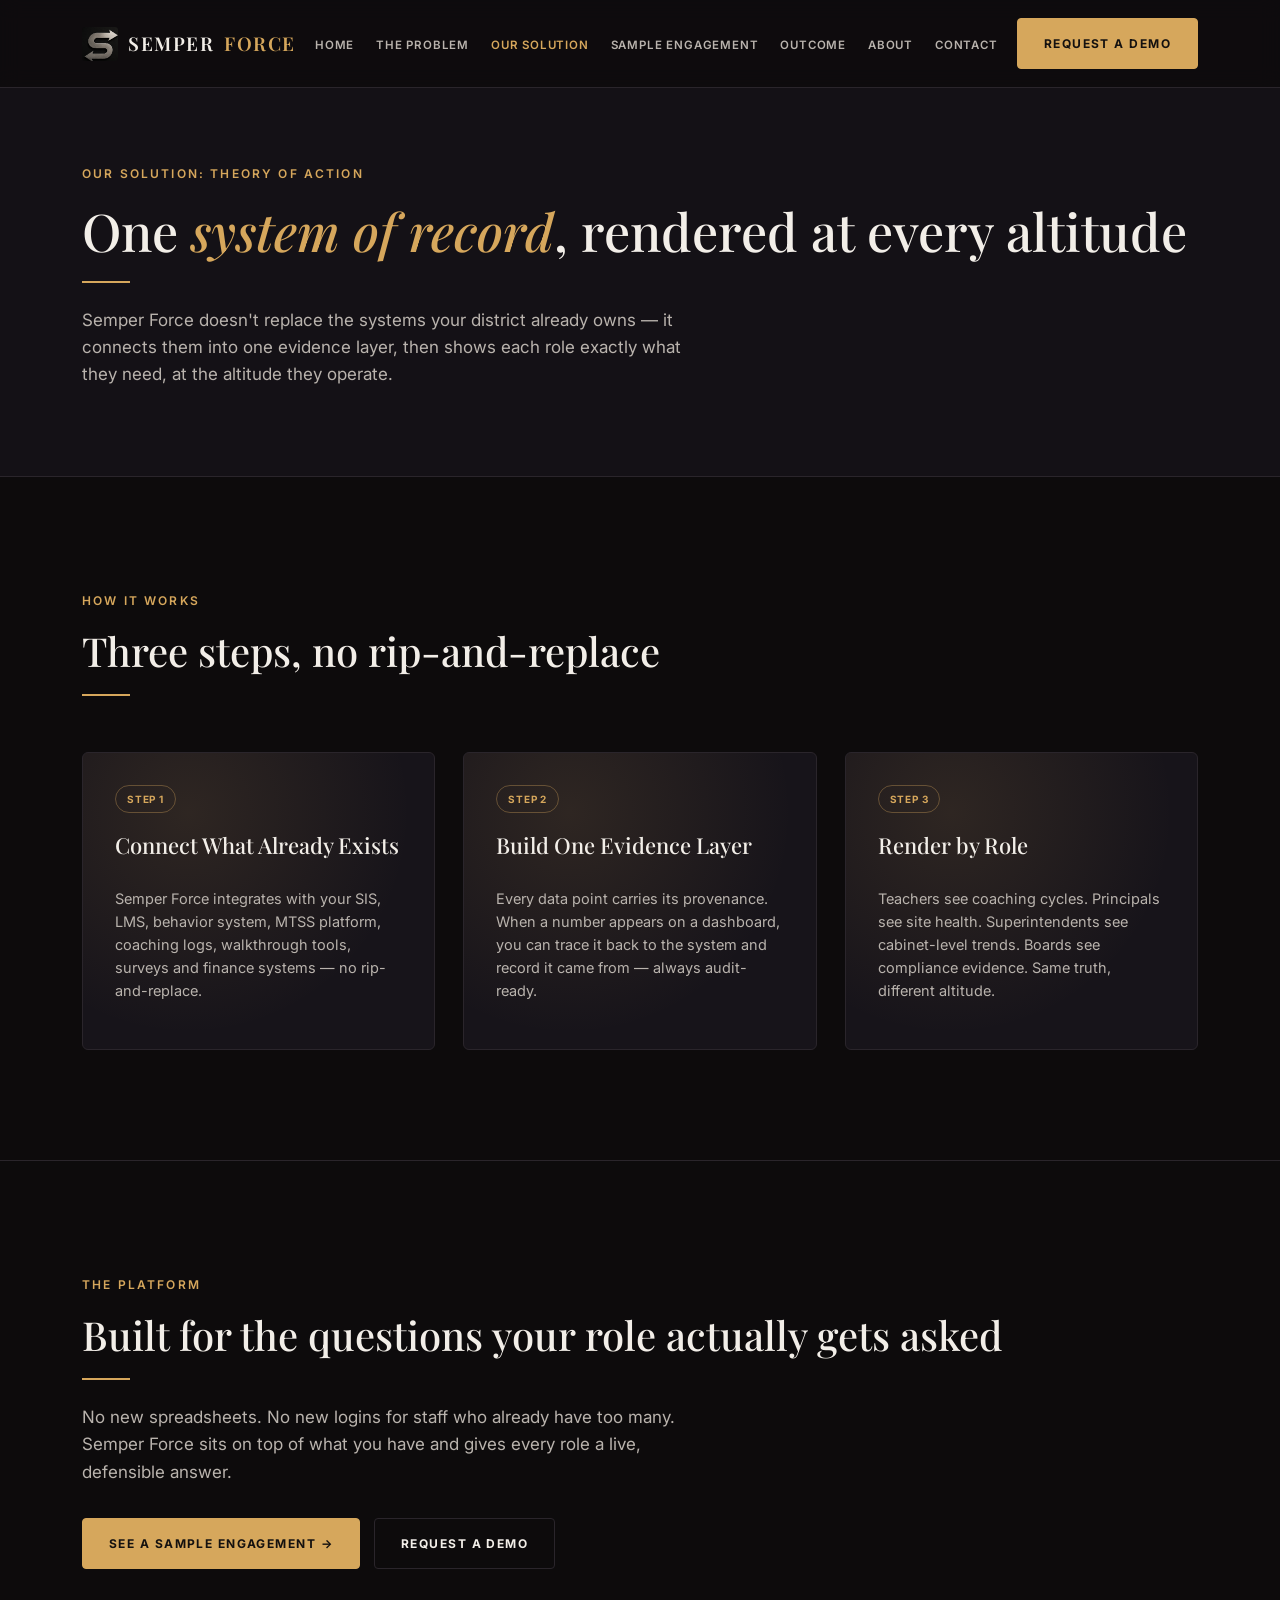
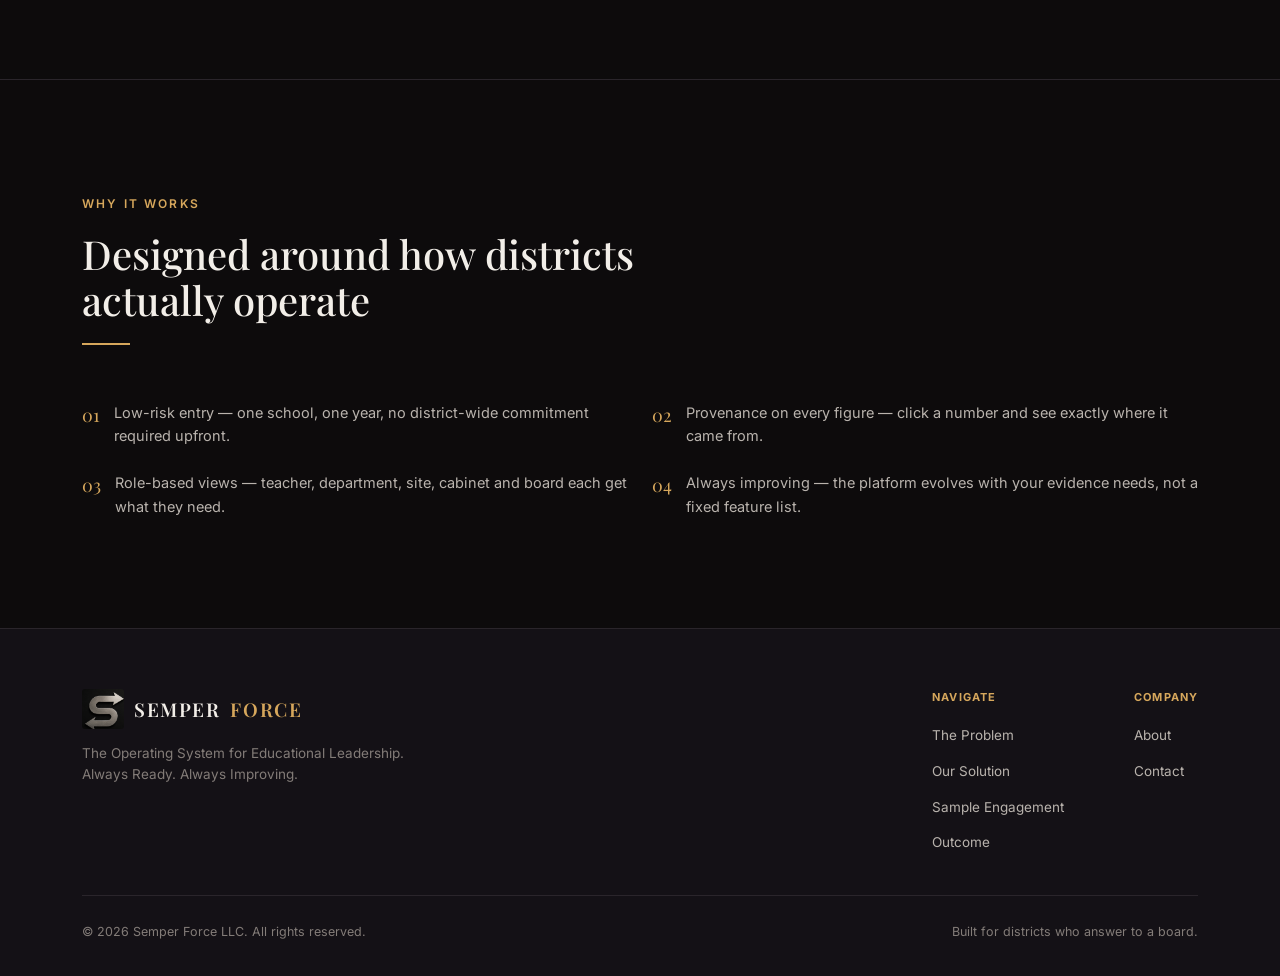
==== solution.html @ 089ce740 "Initial commit: Semper Force marketing site Multi-page site (Home, Problem, Solution, Sample Engagem" ====
<!DOCTYPE html>
<html lang="en">
<head>
<meta charset="UTF-8">
<meta name="viewport" content="width=device-width, initial-scale=1.0">
<title>Our Solution | Semper Force</title>
<link rel="preconnect" href="https://fonts.googleapis.com">
<link href="https://fonts.googleapis.com/css2?family=Playfair+Display:wght@500;600;700&family=Inter:wght@400;500;600;700&display=swap" rel="stylesheet">
<link rel="stylesheet" href="assets/css/style.css?v=15">
</head>
<body>

<nav class="navbar">
  <div class="nav-inner">
    <a href="index.html" class="logo"><img src="assets/images/logo-icon.png" alt="Semper Force" class="logo-icon">SEMPER <span>FORCE</span></a>
    <ul class="nav-links">
      <li><a href="index.html">Home</a></li>
      <li><a href="problem.html">The Problem</a></li>
      <li><a href="solution.html">Our Solution</a></li>
      <li><a href="sample-engagement.html">Sample Engagement</a></li>
      <li><a href="outcome.html">Outcome</a></li>
      <li><a href="about.html">About</a></li>
      <li><a href="contact.html">Contact</a></li>
    </ul>
    <div class="nav-cta">
      <a href="contact.html" class="btn btn-primary">Request a Demo</a>
      <button class="nav-toggle" aria-label="Toggle menu">&#9776;</button>
    </div>
  </div>
</nav>

<header class="page-hero">
  <div class="container">
    <div class="eyebrow">Our Solution: Theory of Action</div>
    <h1>One <span class="accent">system of record</span>, rendered at every altitude</h1>
    <hr class="rule">
    <p class="lede">Semper Force doesn't replace the systems your district already owns — it connects them into one evidence layer, then shows each role exactly what they need, at the altitude they operate.</p>
  </div>
</header>

<section class="section" id="solution-steps">
  <div class="container">
    <div class="section-head">
      <div class="eyebrow">How It Works</div>
      <h2>Three steps, no rip-and-replace</h2>
      <hr class="rule">
    </div>
    <div class="grid-3">
      <div class="card">
        <div class="tags"><span class="tag">Step 1</span></div>
        <h3>Connect What Already Exists</h3>
        <p>Semper Force integrates with your SIS, LMS, behavior system, MTSS platform, coaching logs, walkthrough tools, surveys and finance systems — no rip-and-replace.</p>
      </div>
      <div class="card">
        <div class="tags"><span class="tag">Step 2</span></div>
        <h3>Build One Evidence Layer</h3>
        <p>Every data point carries its provenance. When a number appears on a dashboard, you can trace it back to the system and record it came from — always audit-ready.</p>
      </div>
      <div class="card">
        <div class="tags"><span class="tag">Step 3</span></div>
        <h3>Render by Role</h3>
        <p>Teachers see coaching cycles. Principals see site health. Superintendents see cabinet-level trends. Boards see compliance evidence. Same truth, different altitude.</p>
      </div>
    </div>
  </div>
</section>

<section class="section section-alt platform" id="solution-platform">
  <div class="container">
    <div class="eyebrow">The Platform</div>
    <h2>Built for the questions your role actually gets asked</h2>
    <hr class="rule">
    <p class="lede">No new spreadsheets. No new logins for staff who already have too many. Semper Force sits on top of what you have and gives every role a live, defensible answer.</p>
    <div class="btn-row">
      <a href="sample-engagement.html" class="btn btn-primary">See a Sample Engagement &rarr;</a>
      <a href="contact.html" class="btn btn-outline">Request a Demo</a>
    </div>
  </div>
</section>

<section class="section" id="solution-why">
  <div class="container">
    <div class="section-head">
      <div class="eyebrow">Why It Works</div>
      <h2>Designed around how districts actually operate</h2>
      <hr class="rule">
    </div>
    <ul class="value-list" style="grid-template-columns:1fr 1fr;display:grid;gap:24px;">
      <li><span class="num">01</span> Low-risk entry — one school, one year, no district-wide commitment required upfront.</li>
      <li><span class="num">02</span> Provenance on every figure — click a number and see exactly where it came from.</li>
      <li><span class="num">03</span> Role-based views — teacher, department, site, cabinet and board each get what they need.</li>
      <li><span class="num">04</span> Always improving — the platform evolves with your evidence needs, not a fixed feature list.</li>
    </ul>
  </div>
</section>

<footer>
  <div class="container">
    <div class="footer-top">
      <div>
        <a href="index.html" class="logo"><img src="assets/images/logo-icon.png" alt="Semper Force" class="logo-icon">SEMPER <span>FORCE</span></a>
        <p class="footer-tag">The Operating System for Educational Leadership. Always Ready. Always Improving.</p>
      </div>
      <div class="footer-cols">
        <div class="footer-col">
          <h4>Navigate</h4>
          <ul>
            <li><a href="problem.html">The Problem</a></li>
            <li><a href="solution.html">Our Solution</a></li>
            <li><a href="sample-engagement.html">Sample Engagement</a></li>
            <li><a href="outcome.html">Outcome</a></li>
          </ul>
        </div>
        <div class="footer-col">
          <h4>Company</h4>
          <ul>
            <li><a href="about.html">About</a></li>
            <li><a href="contact.html">Contact</a></li>
          </ul>
        </div>
      </div>
    </div>
    <div class="footer-bottom">
      <span>&copy; 2026 Semper Force LLC. All rights reserved.</span>
      <span>Built for districts who answer to a board.</span>
    </div>
  </div>
</footer>

<script src="assets/js/main.js?v=6"></script>
</body>
</html>
---- assets/css/style.css ----
/* ===== Design Tokens ===== */
:root {
  --bg: #0d0b0c;
  --bg-alt: #141116;
  --panel: #17141a;
  --panel-border: #2a252b;
  --gold: #d6a75c;
  --gold-bright: #e8c07f;
  --text: #f2eee8;
  --text-dim: #b9b3ad;
  --text-faint: #837c78;
  --up: #7fae6f;

  --font-serif: 'Playfair Display', Georgia, 'Times New Roman', serif;
  --font-sans: 'Inter', -apple-system, BlinkMacSystemFont, 'Segoe UI', sans-serif;

  --container: 1180px;
}

* { box-sizing: border-box; }
html { scroll-behavior: smooth; }
section[id], header[id] { scroll-margin-top: 84px; }

body {
  margin: 0;
  background: var(--bg);
  color: var(--text);
  font-family: var(--font-sans);
  line-height: 1.6;
  -webkit-font-smoothing: antialiased;
}

img { max-width: 100%; display: block; }
a { color: inherit; text-decoration: none; }

.container {
  max-width: var(--container);
  margin: 0 auto;
  padding: 0 32px;
}

.eyebrow {
  display: inline-block;
  font-family: var(--font-sans);
  font-size: 12px;
  font-weight: 600;
  letter-spacing: 0.18em;
  text-transform: uppercase;
  color: var(--gold);
  margin-bottom: 18px;
}

.rule {
  width: 48px;
  height: 2px;
  background: var(--gold);
  border: none;
  margin: 20px 0 24px;
}

h1, h2, h3 {
  font-family: var(--font-serif);
  font-weight: 500;
  line-height: 1.15;
  margin: 0;
  color: var(--text);
}

h1 { font-size: clamp(32px, 5vw, 52px); }
h2 { font-size: clamp(28px, 4vw, 40px); }
h3 { font-size: 22px; }

.lede {
  font-size: 17px;
  color: var(--text-dim);
  max-width: 620px;
  margin-top: 20px;
}

.accent { color: var(--gold); font-style: italic; font-family: var(--font-serif); }

/* ===== Buttons ===== */
.btn {
  display: inline-flex;
  align-items: center;
  gap: 10px;
  padding: 15px 26px;
  font-size: 12px;
  font-weight: 700;
  letter-spacing: 0.12em;
  text-transform: uppercase;
  border-radius: 4px;
  cursor: pointer;
  transition: all 0.2s ease;
  white-space: nowrap;
}

.btn-primary {
  background: var(--gold);
  color: #14110f;
  border: 1px solid var(--gold);
}
.btn-primary:hover { background: var(--gold-bright); border-color: var(--gold-bright); }

.btn-outline {
  background: transparent;
  color: var(--text);
  border: 1px solid var(--panel-border);
}
.btn-outline:hover { border-color: var(--gold); color: var(--gold); }

.btn-row { display: flex; gap: 14px; flex-wrap: wrap; margin-top: 32px; }

/* ===== Navbar ===== */
.navbar {
  position: fixed;
  top: 0; left: 0; right: 0;
  z-index: 100;
  background: rgba(13, 11, 12, 0.85);
  backdrop-filter: blur(10px);
  border-bottom: 1px solid var(--panel-border);
}
.nav-inner {
  display: flex;
  align-items: center;
  justify-content: space-between;
  padding: 18px 32px;
  max-width: var(--container);
  margin: 0 auto;
}
.logo {
  display: flex;
  align-items: center;
  gap: 10px;
  font-family: var(--font-serif);
  font-size: 19px;
  letter-spacing: 0.08em;
  font-weight: 600;
  color: var(--text);
}
.logo span { color: var(--gold); }
.logo-icon { height: 34px; width: auto; border-radius: 3px; }
.footer-col.brand .logo-icon,
.footer-top .logo .logo-icon { height: 40px; }
.nav-links {
  display: flex;
  gap: 22px;
  list-style: none;
  margin: 0; padding: 0;
  flex-wrap: nowrap;
}
.nav-links a {
  font-size: 11.5px;
  font-weight: 600;
  letter-spacing: 0.07em;
  text-transform: uppercase;
  white-space: nowrap;
  color: var(--text-dim);
  transition: color 0.2s;
}
.nav-links a:hover, .nav-links a.active { color: var(--gold); }
.nav-cta { display: flex; align-items: center; gap: 20px; }
.nav-toggle { display: none; background: none; border: none; color: var(--text); font-size: 24px; cursor: pointer; }

@media (max-width: 1180px) {
  .nav-links { display: none; }
  .nav-toggle { display: block; }
  .nav-cta .btn-primary { display: none; }
}
@media (max-width: 1180px) {
  .nav-links.open {
    display: flex;
    flex-direction: column;
    position: absolute;
    top: 100%;
    left: 0;
    right: 0;
    background: rgba(13, 11, 12, 0.97);
    padding: 20px 32px;
    gap: 16px;
    border-bottom: 1px solid var(--panel-border);
  }
}

/* ===== Hero (image-backed) ===== */
.hero {
  position: relative;
  min-height: 92vh;
  display: flex;
  align-items: center;
  padding-top: 100px;
  background-color: var(--bg);
  overflow: hidden;
}
.hero-slideshow {
  position: absolute;
  inset: 0;
  z-index: 0;
}
.hero-slideshow::after {
  content: "";
  position: absolute;
  inset: 0;
  background: linear-gradient(180deg, rgba(13,11,12,0.55), rgba(13,11,12,0.92));
  z-index: 1;
}
.hero-slide {
  position: absolute;
  inset: 0;
  background-position: center;
  background-size: cover;
  background-repeat: no-repeat;
  opacity: 0;
  transition: opacity 1.2s ease;
}
.hero-slide.is-active { opacity: 1; }
.hero-content { position: relative; z-index: 2; }
@media (prefers-reduced-motion: reduce) {
  .hero-slide { transition: none; }
}
.hero-content { max-width: 700px; }
.italic-tag {
  font-family: var(--font-serif);
  font-style: italic;
  color: var(--gold-bright);
  font-size: 15px;
  margin-top: 28px;
}

/* ===== Section base ===== */
.section {
  padding: 110px 0;
  border-bottom: 1px solid var(--panel-border);
}

.section-alt { background: var(--bg-alt); }
.section-head { max-width: 700px; margin-bottom: 56px; }

/* ===== Platform section ===== */
.platform {
  background: var(--bg);
}


.inset-photo {
  border: 1px solid var(--panel-border);
  border-radius: 4px;
  overflow: hidden;
  margin-top: 30px;
}
.inset-photo img { width: 100%; display: block; }
.inset-caption {
  font-family: var(--font-serif);
  font-style: italic;
  color: var(--text-dim);
  font-size: 14px;
  border-left: 2px solid var(--gold);
  padding-left: 16px;
  margin-top: 18px;
}

/* ===== Problem/Solution/Outcome grid cards ===== */
.grid-3 {
  display: grid;
  grid-template-columns: repeat(3, 1fr);
  gap: 28px;
}
@media (max-width: 900px) { .grid-3 { grid-template-columns: 1fr; } }

/* ===== Merge / split interactive card (Vision section) ===== */
.merge-split { position: relative; }
.merged-card {
  display: block;
  width: 100%;
  text-align: left;
  background: var(--panel);
  border: 1px solid var(--panel-border);
  border-radius: 6px;
  padding: 40px;
  cursor: pointer;
  font-family: inherit;
  color: inherit;
  position: relative;
  overflow: hidden;
  transition: opacity 0.3s ease, transform 0.3s ease, border-color 0.2s ease;
}
.merged-card:hover { border-color: var(--gold); }
.merged-card::before {
  content: "";
  position: absolute;
  inset: 0;
  background: radial-gradient(circle at 30% 20%, rgba(214,167,92,0.35), transparent 65%);
  opacity: 0.35;
  animation: cardGlow 5s ease-in-out infinite;
  pointer-events: none;
}
.merged-tags { display: flex; gap: 8px; margin-bottom: 20px; position: relative; z-index: 1; }
.merged-card h3 { position: relative; z-index: 1; }
.merged-hint {
  position: relative;
  z-index: 1;
  color: var(--gold);
  font-size: 13px;
  font-weight: 600;
  letter-spacing: 0.04em;
  margin: 10px 0 0;
}
.merge-split.is-split .merged-card {
  opacity: 0;
  transform: scale(0.96);
  pointer-events: none;
  position: absolute;
  inset: 0;
}
.split-cards {
  display: none;
  grid-template-columns: repeat(3, 1fr);
  gap: 28px;
  opacity: 0;
  transform: translateY(-8px);
  transition: opacity 0.4s ease, transform 0.4s ease;
}
@media (max-width: 900px) { .split-cards { grid-template-columns: 1fr; } }
.merge-split.is-split .split-cards {
  display: grid;
  opacity: 1;
  transform: none;
}
.split-cards .card {
  opacity: 0;
  transform: translateY(14px);
  transition: opacity 0.4s ease, transform 0.4s ease;
  transition-delay: 0s;
}
.merge-split.is-split .split-cards .card {
  opacity: 1;
  transform: none;
}
.merge-split.is-split .split-cards .card:nth-child(1) { transition-delay: 0.08s; }
.merge-split.is-split .split-cards .card:nth-child(2) { transition-delay: 0.16s; }
.merge-split.is-split .split-cards .card:nth-child(3) { transition-delay: 0.24s; }
.merge-back-btn {
  display: none;
  margin: 20px auto 0;
  background: none;
  border: none;
  color: var(--text-faint);
  font-size: 12px;
  font-weight: 600;
  letter-spacing: 0.05em;
  cursor: pointer;
  text-align: center;
  width: 100%;
}
.merge-back-btn:hover { color: var(--gold); }
.merge-split.is-split .merge-back-btn { display: block; }

/* ---- Compact clickable split cards (title/tag only, opens a modal) ---- */
.split-cards .card.compact-card {
  cursor: pointer;
  padding: 30px 28px;
  transition: border-color 0.2s ease, transform 0.2s ease;
}
.split-cards .card.compact-card:hover {
  border-color: var(--gold);
  transform: translateY(-3px);
}
.split-cards .card.compact-card h3 { margin-bottom: 0; }
.split-cards .card.compact-card .tap-hint {
  display: inline-block;
  margin-top: 14px;
  font-size: 11px;
  font-weight: 700;
  letter-spacing: 0.08em;
  text-transform: uppercase;
  color: var(--gold);
}

/* ---- Modal popup for split-card detail ---- */
.card-modal-overlay {
  position: fixed;
  inset: 0;
  z-index: 1000;
  background: rgba(10, 9, 9, 0.72);
  backdrop-filter: blur(3px);
  display: flex;
  align-items: center;
  justify-content: center;
  padding: 24px;
  opacity: 0;
  pointer-events: none;
  transition: opacity 0.25s ease;
}
.card-modal-overlay.is-open { opacity: 1; pointer-events: auto; }
.card-modal {
  position: relative;
  background: var(--panel);
  border: 1px solid var(--panel-border);
  border-radius: 8px;
  padding: 40px;
  max-width: 520px;
  width: 100%;
  transform: scale(0.94) translateY(10px);
  transition: transform 0.28s cubic-bezier(0.22, 1, 0.36, 1);
}
.card-modal-overlay.is-open .card-modal { transform: none; }
.card-modal .tags { margin-bottom: 18px; }
.card-modal h3 { margin-bottom: 14px; }
.card-modal p { color: var(--text-dim); font-size: 15px; }
.card-modal-close {
  position: absolute;
  top: 16px;
  right: 16px;
  background: none;
  border: none;
  color: var(--text-faint);
  font-size: 22px;
  line-height: 1;
  cursor: pointer;
  padding: 4px;
}
.card-modal-close:hover { color: var(--gold); }

@media (prefers-reduced-motion: reduce) {
  .merged-card, .split-cards, .split-cards .card { transition: none; }
  .merged-card::before { animation: none; }
  .card-modal-overlay, .card-modal { transition: none; }
}

.card {
  position: relative;
  background: var(--panel);
  border: 1px solid var(--panel-border);
  border-radius: 6px;
  padding: 32px;
  display: flex;
  flex-direction: column;
  overflow: hidden;
}
.card > * { position: relative; z-index: 1; }
.card::before {
  content: "";
  position: absolute;
  inset: 0;
  background: radial-gradient(circle at 30% 20%, rgba(214,167,92,0.35), transparent 65%);
  opacity: 0.35;
  animation: cardGlow 5s ease-in-out infinite;
  pointer-events: none;
}
.card:nth-child(2)::before { animation-delay: -1.6s; }
.card:nth-child(3)::before { animation-delay: -3.2s; }
@keyframes cardGlow {
  0%, 100% { opacity: 0.2; transform: scale(1) translate(0, 0); }
  50% { opacity: 0.65; transform: scale(1.25) translate(6%, 6%); }
}
@media (prefers-reduced-motion: reduce) {
  .card::before { animation: none; opacity: 0.25; }
}
.tags { display: flex; gap: 8px; flex-wrap: wrap; margin-bottom: 20px; }
.tag {
  font-size: 10px;
  font-weight: 700;
  letter-spacing: 0.08em;
  text-transform: uppercase;
  color: var(--gold);
  border: 1px solid rgba(214,167,92,0.35);
  padding: 5px 11px;
  border-radius: 20px;
}
.card h3 { margin-bottom: 14px; }
.card p { color: var(--text-dim); font-size: 14.5px; flex-grow: 1; }
.card-foot {
  display: flex;
  align-items: center;
  justify-content: space-between;
  border-top: 1px solid var(--panel-border);
  padding-top: 18px;
  margin-top: 22px;
  font-size: 12px;
  color: var(--text-faint);
}
.card-foot .read { color: var(--gold); font-weight: 700; letter-spacing: 0.06em; text-transform: uppercase; }

/* ===== Stat / number blocks ===== */
.stat-grid {
  display: grid;
  grid-template-columns: repeat(3, 1fr);
  gap: 20px;
  margin-top: 30px;
}
@media (max-width: 700px) { .stat-grid { grid-template-columns: 1fr; } }
.stat-box {
  background: var(--panel);
  border: 1px solid var(--panel-border);
  border-radius: 6px;
  padding: 22px 24px;
}
.stat-label {
  font-size: 11px;
  letter-spacing: 0.08em;
  text-transform: uppercase;
  color: var(--text-faint);
  margin-bottom: 10px;
}
.stat-value {
  font-family: var(--font-serif);
  font-size: 30px;
  color: var(--gold);
}
.stat-value.up { color: var(--up); }
.stat-note { font-size: 12px; color: var(--text-faint); margin-top: 6px; }

/* Reveal-on-scroll + stagger for stat boxes */
.stat-box {
  opacity: 0;
  transform: translateY(14px);
  transition: opacity 0.5s ease, transform 0.5s ease;
}
.stat-box.in-view {
  opacity: 1;
  transform: none;
  transition-delay: calc(var(--stagger, 0) * 90ms);
}

/* ===== Sample Engagement / Dashboard tabs ===== */
.tabs {
  display: flex;
  gap: 10px;
  flex-wrap: wrap;
  margin-bottom: 32px;
}
.tab-btn {
  padding: 13px 20px;
  font-size: 12px;
  font-weight: 700;
  letter-spacing: 0.08em;
  text-transform: uppercase;
  border: 1px solid var(--panel-border);
  background: transparent;
  color: var(--text-dim);
  border-radius: 4px;
  cursor: pointer;
  transition: all 0.2s;
}
.tab-btn.active { background: var(--gold); color: #14110f; border-color: var(--gold); }
.tab-btn:not(.active):hover { border-color: var(--gold); color: var(--gold); }

.dash-panel {
  background: var(--panel);
  border: 1px solid var(--panel-border);
  border-radius: 8px;
  padding: 40px;
  display: none;
}
.dash-panel.active { display: block; animation: panelIn 0.4s cubic-bezier(0.22, 1, 0.36, 1); }
@keyframes panelIn {
  from { opacity: 0; transform: translateY(10px) scale(0.99); }
  to { opacity: 1; transform: none; }
}
@keyframes fadeIn { from { opacity: 0; transform: translateY(6px); } to { opacity: 1; transform: none; } }

.dash-head {
  display: flex;
  justify-content: space-between;
  align-items: flex-start;
  border-bottom: 1px solid var(--panel-border);
  padding-bottom: 22px;
  margin-bottom: 22px;
  flex-wrap: wrap;
  gap: 16px;
}
.dash-head h3 { margin-bottom: 4px; }
.dash-sub { font-size: 11px; letter-spacing: 0.1em; text-transform: uppercase; color: var(--gold); }
.live-view {
  font-size: 11px;
  letter-spacing: 0.08em;
  text-transform: uppercase;
  color: var(--text-faint);
  display: flex;
  align-items: center;
  gap: 8px;
}
.live-dot {
  width: 7px; height: 7px; border-radius: 50%;
  background: var(--up);
  box-shadow: 0 0 0 3px rgba(127,174,111,0.2);
  animation: livePulse 1.8s ease-in-out infinite;
}
@keyframes livePulse {
  0%, 100% { box-shadow: 0 0 0 3px rgba(127,174,111,0.2); }
  50% { box-shadow: 0 0 0 6px rgba(127,174,111,0.06); }
}
@media (prefers-reduced-motion: reduce) {
  .live-dot { animation: none; }
  .stat-box { opacity: 1; transform: none; transition: none; }
  .dash-panel.active { animation: none; }
}
.dash-desc { color: var(--text-dim); font-size: 14.5px; max-width: 640px; margin-bottom: 8px; }

/* ===== About / Contact ===== */
.about-grid {
  display: grid;
  grid-template-columns: 1.1fr 0.9fr;
  gap: 60px;
  align-items: start;
}
@media (max-width: 900px) { .about-grid { grid-template-columns: 1fr; } }
.value-list { list-style: none; margin: 30px 0 0; padding: 0; display: grid; gap: 18px; }
.value-list li { display: flex; gap: 14px; align-items: flex-start; color: var(--text-dim); font-size: 14.5px; }
.value-list .num { color: var(--gold); font-family: var(--font-serif); font-size: 18px; flex-shrink: 0; }

.contact-form {
  display: grid;
  gap: 16px;
  background: var(--panel);
  border: 1px solid var(--panel-border);
  border-radius: 8px;
  padding: 34px;
}
.form-row { display: grid; gap: 8px; }
.form-row label {
  font-size: 11px;
  letter-spacing: 0.08em;
  text-transform: uppercase;
  color: var(--text-faint);
}
.form-row input, .form-row textarea, .form-row select {
  background: var(--bg-alt);
  border: 1px solid var(--panel-border);
  border-radius: 4px;
  padding: 13px 14px;
  color: var(--text);
  font-family: var(--font-sans);
  font-size: 14px;
}
.form-row input:focus, .form-row textarea:focus, .form-row select:focus {
  outline: none;
  border-color: var(--gold);
}
.form-row textarea { resize: vertical; min-height: 110px; }
.form-note { font-size: 12px; color: var(--text-faint); margin-top: -4px; }

/* ===== Footer ===== */
footer {
  padding: 60px 0 34px;
  background: var(--bg-alt);
}
.footer-top {
  display: flex;
  justify-content: space-between;
  align-items: flex-start;
  flex-wrap: wrap;
  gap: 40px;
  padding-bottom: 40px;
  border-bottom: 1px solid var(--panel-border);
  margin-bottom: 26px;
}
.footer-tag { color: var(--text-faint); font-size: 13.5px; max-width: 340px; margin-top: 14px; }
.footer-cols { display: flex; gap: 70px; flex-wrap: wrap; }
.footer-col h4 {
  font-size: 11px;
  letter-spacing: 0.1em;
  text-transform: uppercase;
  color: var(--gold);
  margin: 0 0 16px;
}
.footer-col ul { list-style: none; margin: 0; padding: 0; display: grid; gap: 10px; }
.footer-col a { color: var(--text-dim); font-size: 13.5px; }
.footer-col a:hover { color: var(--gold); }
.footer-bottom {
  display: flex;
  justify-content: space-between;
  font-size: 12.5px;
  color: var(--text-faint);
  flex-wrap: wrap;
  gap: 10px;
}
.footer-bottom a { color: var(--text-faint); }
.footer-bottom a:hover { color: var(--gold); }

/* ===== Utility ===== */
.center { text-align: center; margin-left: auto; margin-right: auto; }
.mt-0 { margin-top: 0; }
.page-hero {
  padding: 160px 0 70px;
  border-bottom: 1px solid var(--panel-border);
}
.page-hero {
  background: var(--bg-alt);
}
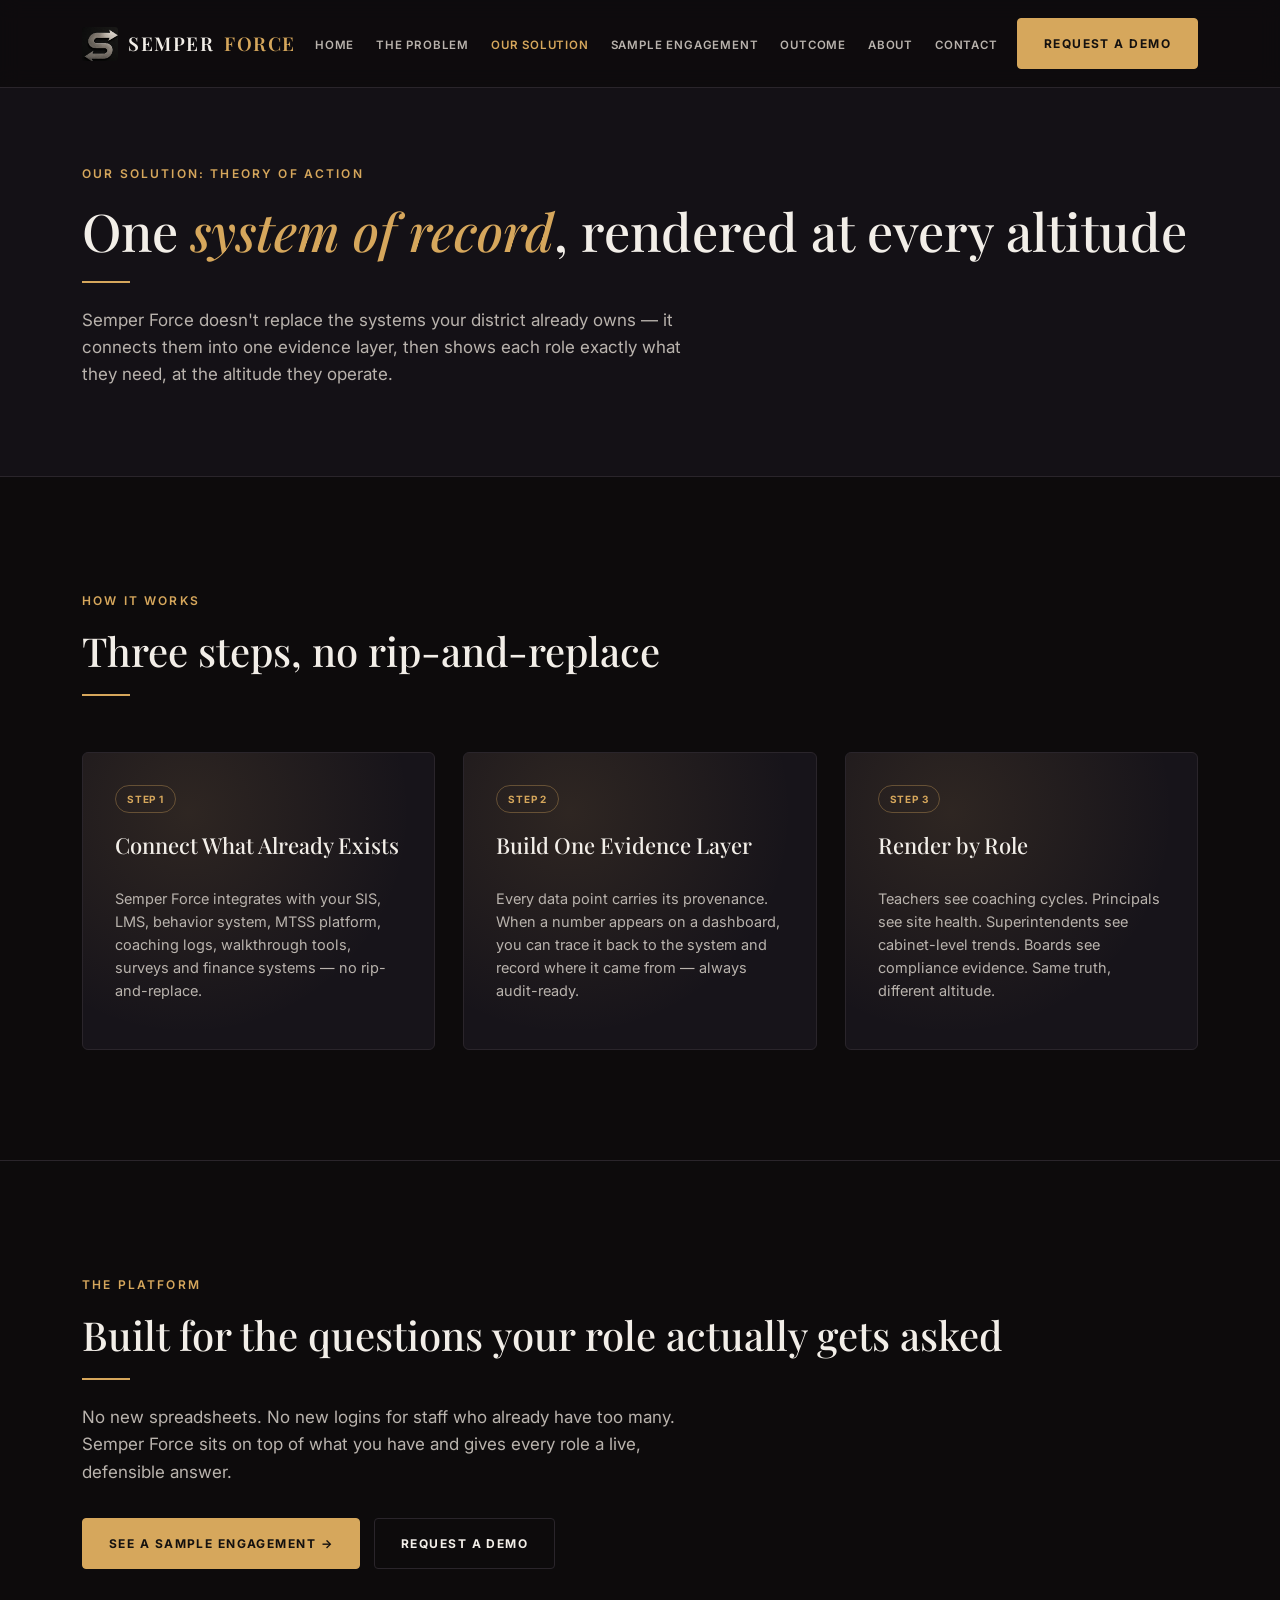
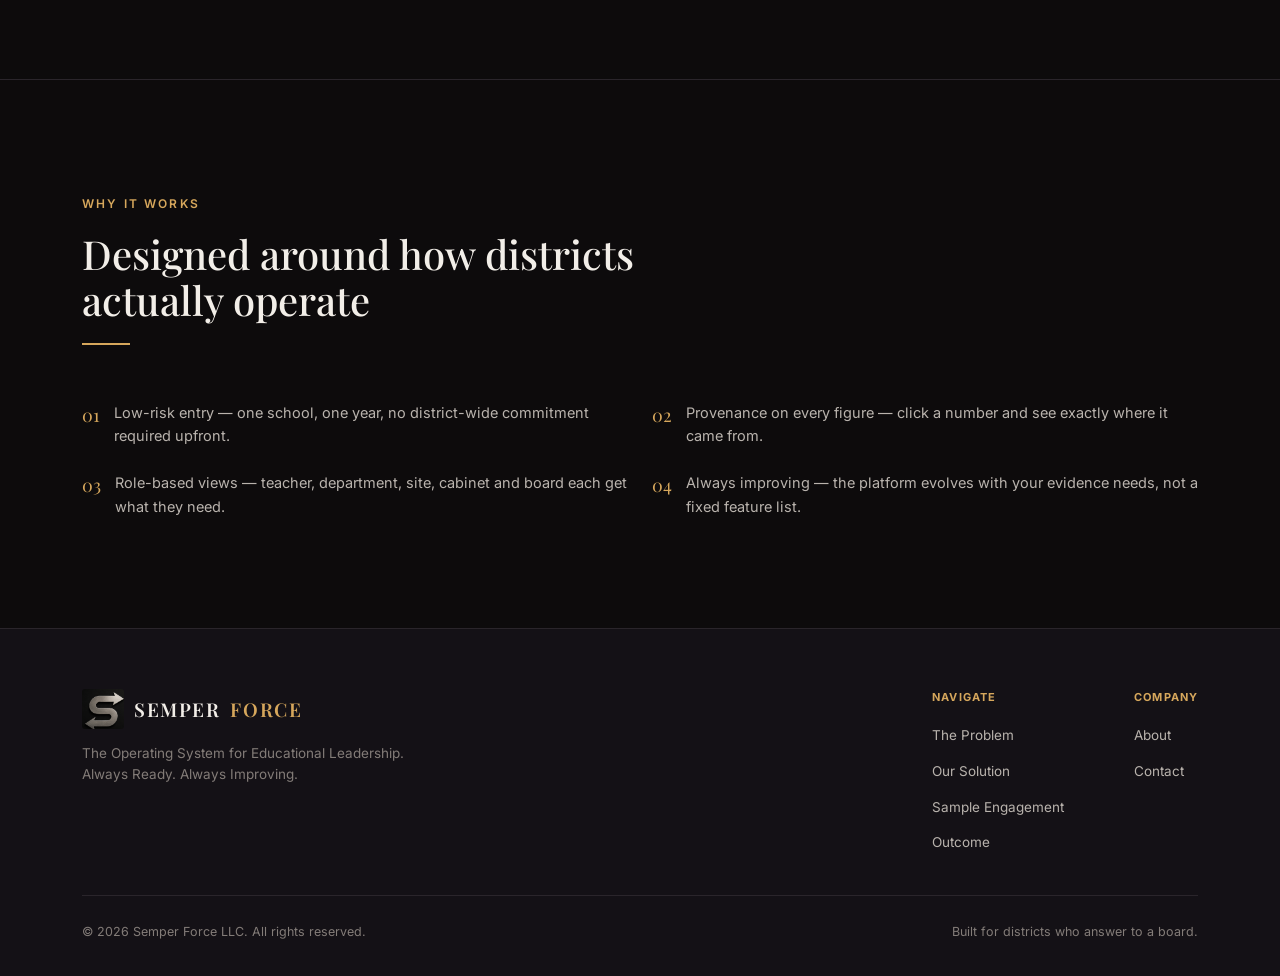
==== commit 17f05b50: "Fix grammar in Step 2 evidence-layer copy" ====
--- a/solution.html
+++ b/solution.html
@@ -54,7 +54,7 @@
       <div class="card">
         <div class="tags"><span class="tag">Step 2</span></div>
         <h3>Build One Evidence Layer</h3>
-        <p>Every data point carries its provenance. When a number appears on a dashboard, you can trace it back to the system and record it came from — always audit-ready.</p>
+        <p>Every data point carries its provenance. When a number appears on a dashboard, you can trace it back to the system and record where it came from — always audit-ready.</p>
       </div>
       <div class="card">
         <div class="tags"><span class="tag">Step 3</span></div>
